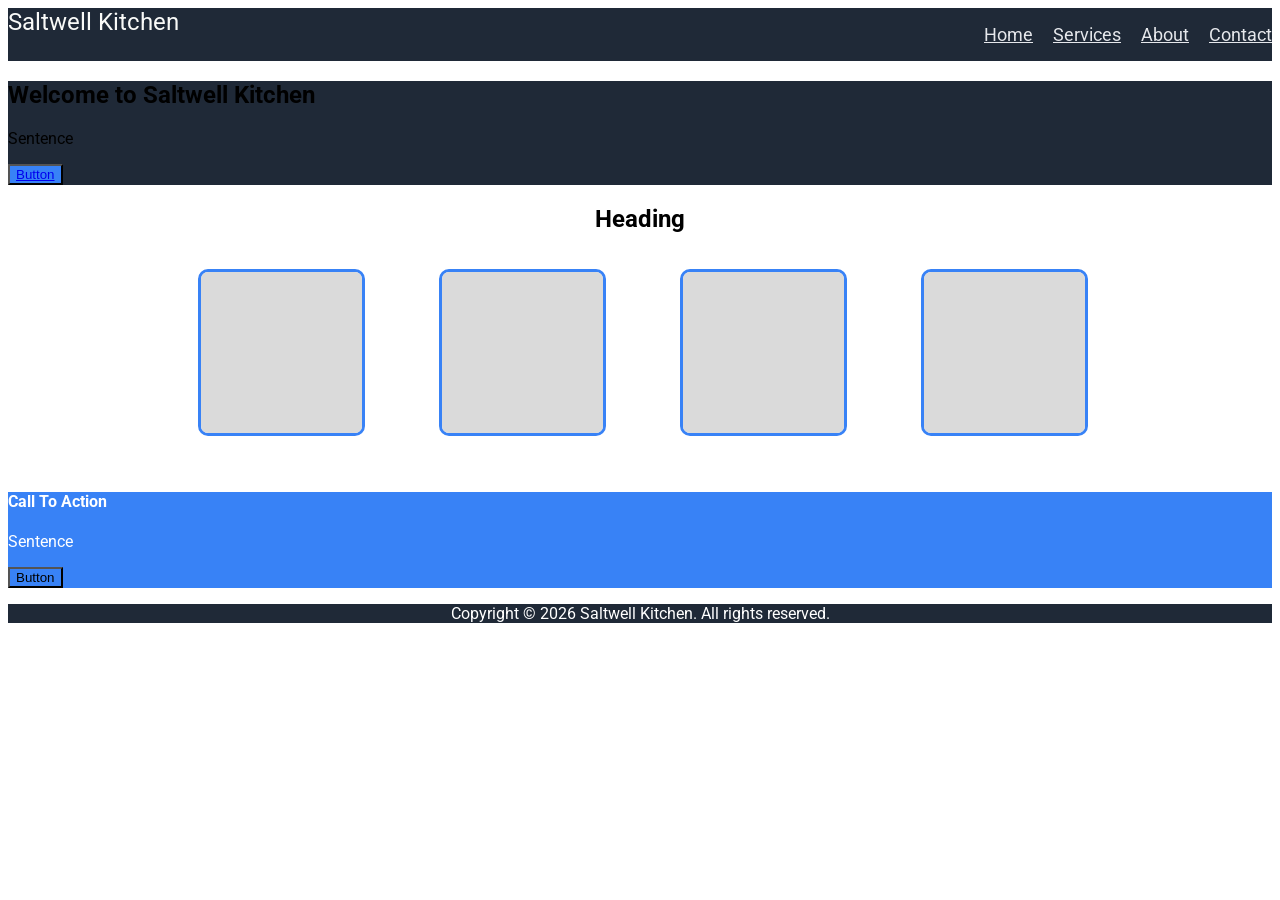
==== index.html @ aa07c53e "basic version of homepage I recreated the homepage from the project brief without decorative css jus" ====
<!DOCTYPE html>
<html lang="en">
<head>
    <meta charset="UTF-8">
    <meta name="viewport" content="width=device-width, initial-scale=1.0">
    <meta name="description" content="Saltwell Kitchen Restaurant Website">
    <title>Home</title>
    <link rel="stylesheet" href="./css/base.css">
    <link rel="stylesheet" href="./css/components.css">
    <link rel="stylesheet" href="./css/layout.css">
    <link rel="stylesheet" href="./css/index.css">
</head>

<body>
    <header> 
        <section class="logo">Saltwell Kitchen</section>

        <nav class="navbar">
           <ul>
            <li><a href="/index.html">Home</a></li>
            <li><a href="/services.html">Services</a></li>
            <li><a href="/about.html">About</a></li>
            <li><a href="/contact.html">Contact</a></li>
           </ul>
        </nav>
    </header>

    <main>
         <section class="hero">
             <h1 class="hero-main">Welcome to Saltwell Kitchen</h1>
            <p class="hero-secondary">Sentence</p>
            <button><a href="/services.html">Button</a></button>
         </section>
         <section class="hero-secondary">
           <picture>
             <source srcset="./images/hero/images.png" type="image/png">
             <img src="./images/hero/images.png" alt="Saltwell Kitchen Restaurant">
           </picture>
         </section>

         <h2>Heading</h2>

         <section class="menu-cards">
         <section>
            <figure>            
                <img src="./images/cards/images.png" alt="">
                <figcaption></figcaption>
            </figure> 
        </section>

         <section>
            <figure>            
                <img src="./images/cards/images.png" alt="">
                <figcaption></figcaption>
            </figure> 
        </section>

         <section>
            <figure>            
                <img src="./images/cards/images.png" alt="">
                <figcaption></figcaption>
            </figure> 
        </section>

         <section>
            <figure>            
                <img src="./images/cards/images.png" alt="">
                <figcaption></figcaption>
            </figure> 
        </section>
         </section>

         <blockquote>
            <p class="quote"></p>
         </blockquote>

         <section class="cta">
            <h4>Call To Action</h4>
            <p>Sentence</p>
            <button>Button</button>
        </section>

    </main>

    <footer>
      <p>Copyright © 2026 Saltwell Kitchen. All rights reserved.</p>
    </footer>

</body>

</html>
---- css/base.css ----
@import url('https://fonts.googleapis.com/css2?family=Roboto:ital,wght@0,100..900;1,100..900&display=swap');

:root {
 --dark: #1F2937; /* hero + footer background, info-header text */
 --light-text: #F9FAF8; /* hero-main text, logo text */
 --muted: #E5E7EB; /* quote background, hero-secondary + header link text */
 --blue: #3882F6; /* button, CTA background */
 --extra-bold: 800; /* hero-main weight */
}

body {
    font-family: 'Roboto', sans-serif;
}

.hero, header, footer {
    background-color: var(--dark);
}

.hero-main text {
    font-size: 48px;
    font-weight: var(--extra-bold);
    color: var(--light-text);
}

.hero-secondary text, header a {
    font-size: 18px;
    color: var(--muted);
}

header .logo {
    font-size: 24px;
    color: var(--light-text);
}

button, .cta {
    background-color: var(--blue);
}

.info-header text {
    font-size: 36px;
    font-weight: var(--extra-bold);
    color: var(--dark);
}

blockquote {
    background-color: var(--muted);
}

.quote {
    font-size: 36px;
    font-weight: light;
    font-style: italic;
    color: var(--dark);
}
---- css/components.css ----
header{ 
   display: flex;
   justify-content: space-between;
}

nav ul{
    display: flex;
    gap: 20px;
}

nav li{
    list-style: none;
}

.menu-cards{
    display: flex;
    justify-content: space-around;
    margin-left: 150px;
    margin-right: 150px;
}

.menu-cards img{
    width: 100%;
    height: 100%;
    border: 3px solid var(--blue);
    border-radius: 10px;
}

.cta{
    color: white;
}

footer {
    color: white;
    text-align: center;
}

@media (max-width: 375px) {

}

@media (max-width: 768px) {

}

@media (max-width: 1200px) {

}
---- css/layout.css ----
/* containers, section spacing, flex helpers */
---- css/index.css ----
h2 {
    text-align: center;
}

.hero-secondary img{
    display: none;
}

@media (max-width: 375px) {

}

@media (max-width: 768px) {

}

@media (max-width: 1200px) {

}
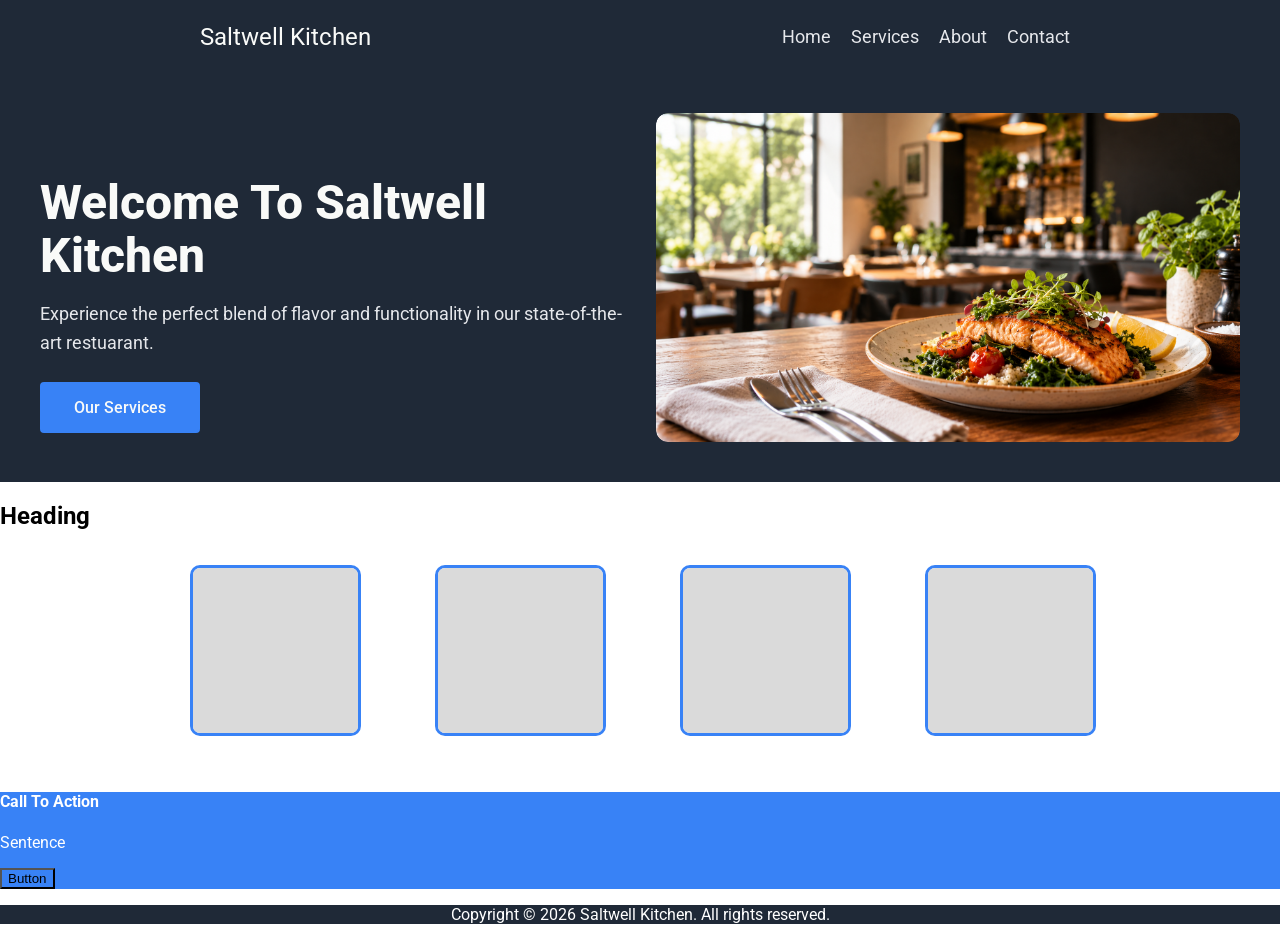
==== commit 307541c3: "update of home-page I edited the homepage hero and I edited a couple of other things in other html f" ====
--- a/index.html
+++ b/index.html
@@ -4,39 +4,52 @@
     <meta charset="UTF-8">
     <meta name="viewport" content="width=device-width, initial-scale=1.0">
     <meta name="description" content="Saltwell Kitchen Restaurant Website">
-    <title>Home</title>
+    <title>Home | Saltwell Kitchen</title>
     <link rel="stylesheet" href="./css/base.css">
     <link rel="stylesheet" href="./css/components.css">
-    <link rel="stylesheet" href="./css/layout.css">
     <link rel="stylesheet" href="./css/index.css">
 </head>
 
 <body>
-    <header> 
-        <section class="logo">Saltwell Kitchen</section>
+    <header class="header">
+        <a class="logo" href="index.html">Saltwell Kitchen</a>
 
         <nav class="navbar">
-           <ul>
-            <li><a href="/index.html">Home</a></li>
-            <li><a href="/services.html">Services</a></li>
-            <li><a href="/about.html">About</a></li>
-            <li><a href="/contact.html">Contact</a></li>
-           </ul>
+            <input type="checkbox" id="menu-toggle" class="menu-toggle" aria-hidden="true">
+            <label for="menu-toggle" class="menu-toggle-label" aria-label="Toggle navigation menu">
+                <span class="hamburger"></span>
+            </label>
+            <ul class="nav-menu">
+                <li><a href="index.html" aria-current="page">Home</a></li>
+                <li><a href="services.html">Services</a></li>
+                <li><a href="about.html">About</a></li>
+                <li><a href="contact.html">Contact</a></li>
+            </ul>
         </nav>
     </header>
 
     <main>
-         <section class="hero">
-             <h1 class="hero-main">Welcome to Saltwell Kitchen</h1>
-            <p class="hero-secondary">Sentence</p>
-            <button><a href="/services.html">Button</a></button>
-         </section>
-         <section class="hero-secondary">
-           <picture>
-             <source srcset="./images/hero/images.png" type="image/png">
-             <img src="./images/hero/images.png" alt="Saltwell Kitchen Restaurant">
-           </picture>
-         </section>
+        <!-- Hero -->
+        <section class="hero" aria-labelledby="hero-title">
+            <section class="hero-inner">
+                <section class="hero-content">
+                    <h1 id="hero-title" class="hero-main">Welcome To Saltwell Kitchen</h1>
+                    <p class="hero-secondary">Experience the perfect blend of flavor and functionality in our state-of-the-art restuarant.</p>
+                    <button">
+                        <a href="/services.html" class="cta-button cta-button-primary">Our Services</a>
+                    </button>
+                </section>
+
+                <section class="hero-image">
+                    <figure class="hero-figure">
+                        <picture>
+                            <source srcset="./images/home/home-hero.png" type="image/png" media="(min-width: 768px)">
+                            <img src="./images/home/home-hero.png" alt="Saltwell Kitchen Restaurant" loading="lazy">
+                        </picture>
+                    </figure>
+                </section>
+            </section>
+        </section>
 
          <h2>Heading</h2>
 
--- a/css/base.css
+++ b/css/base.css
@@ -10,19 +10,20 @@
 
 body {
     font-family: 'Roboto', sans-serif;
+    margin: 0;
 }
 
 .hero, header, footer {
     background-color: var(--dark);
 }
 
-.hero-main text {
+.hero-main {
     font-size: 48px;
     font-weight: var(--extra-bold);
     color: var(--light-text);
 }
 
-.hero-secondary text, header a {
+.hero-secondary, header a {
     font-size: 18px;
     color: var(--muted);
 }
--- a/css/components.css
+++ b/css/components.css
@@ -1,32 +1,38 @@
-header{ 
-   display: flex;
-   justify-content: space-between;
+header {
+    display: flex;
+    justify-content: space-around;
+    align-items: center;
 }
 
-nav ul{
+header a {
+    text-decoration: none;
+}
+
+nav ul {
     display: flex;
     gap: 20px;
+    padding: 10px;
 }
 
-nav li{
+nav li {
     list-style: none;
 }
 
-.menu-cards{
+.menu-cards {
     display: flex;
     justify-content: space-around;
     margin-left: 150px;
     margin-right: 150px;
 }
 
-.menu-cards img{
+.menu-cards img {
     width: 100%;
     height: 100%;
     border: 3px solid var(--blue);
     border-radius: 10px;
 }
 
-.cta{
+.cta {
     color: white;
 }
 
@@ -35,14 +41,12 @@
     text-align: center;
 }
 
-@media (max-width: 375px) {
-
+.menu-toggle {
+    display: none;
 }
 
-@media (max-width: 768px) {
+@media (max-width: 375px) {}
 
-}
+@media (max-width: 768px) {}
 
-@media (max-width: 1200px) {
-
-}+@media (max-width: 1200px) {}
--- a/css/index.css
+++ b/css/index.css
@@ -1,9 +1,122 @@
-h2 {
-    text-align: center;
+
+/* Hero */
+.hero {
+    display: flex;
+    align-items: center;
+    background-color: var(--dark);
+    color: var(--light-text);
+    padding: 2.5rem 1.5rem;
+    gap: 2rem;
+    width: 100%;
+    box-sizing: border-box;
 }
 
-.hero-secondary img{
-    display: none;
+.hero-inner {
+    display: flex;
+    flex-direction: row;
+    align-items: center;
+    gap: 2rem;
+    max-width: 1200px;
+    width: 100%;
+    margin: 0 auto;
+    box-sizing: border-box;
+}
+
+.hero-content {
+    align-self: flex-start;
+    flex: 1;
+    min-width: 0;
+    max-width: 600px;
+    width: 100%;
+}
+
+.hero-main {
+    line-height: 1.1;
+    margin-bottom: 1rem;
+}
+
+.hero-secondary {
+    line-height: 1.6;
+    margin-bottom: 1.5rem;
+}
+
+.cta-button {
+    display: inline-flex;
+    align-items: center;
+    gap: 0.5rem;
+    padding: 0.875rem 2rem;
+    border-radius: 4px;
+    font-weight: 500;
+    font-size: 16px;
+    text-decoration: none;
+    transition: background-color 0.2s ease, transform 0.1s ease, border-color 0.2s ease;
+    white-space: nowrap;
+}
+
+.cta-button-primary {
+    background-color: var(--blue);
+    color: var(--light-text);
+    border: 2px solid var(--blue);
+}
+
+.cta-button-primary:hover {
+    background-color: #2563eb;
+    border-color: #2563eb;
+    transform: translateY(-1px);
+}
+
+.cta-button:active {
+    transform: translateY(0);
+}
+
+.hero-image {
+    flex: 1;
+    min-width: 0;
+    width: 100%;
+    max-width: 600px;
+}
+
+.hero-figure {
+    position: relative;
+    width: 100%;
+    margin: 0;
+    border-radius: 12px;
+    overflow: hidden;
+}
+
+.hero-figure img {
+    display: block;
+    width: 100%;
+    height: auto;
+    border-radius: 12px;
+}
+
+.caption-text {
+    display: flex;
+    flex-direction: column;
+    gap: 0.125rem;
+}
+
+.caption-text span {
+    font-size: 13px;
+    color: var(--light-text);
+    line-height: 1.3;
+}
+
+.caption-text span:first-child {
+    font-weight: 600;
+}
+
+.caption-icon {
+    width: 40px;
+    height: 40px;
+    border-radius: 50%;
+    display: flex;
+    align-items: center;
+    justify-content: center;
+    color: var(--light-text);
+    font-size: 28px;
+    flex-shrink: 0;
 }
 
 @media (max-width: 375px) {
@@ -11,7 +124,9 @@
 }
 
 @media (max-width: 768px) {
-
+    .hero-inner {
+        flex-direction: column;
+    }
 }
 
 @media (max-width: 1200px) {
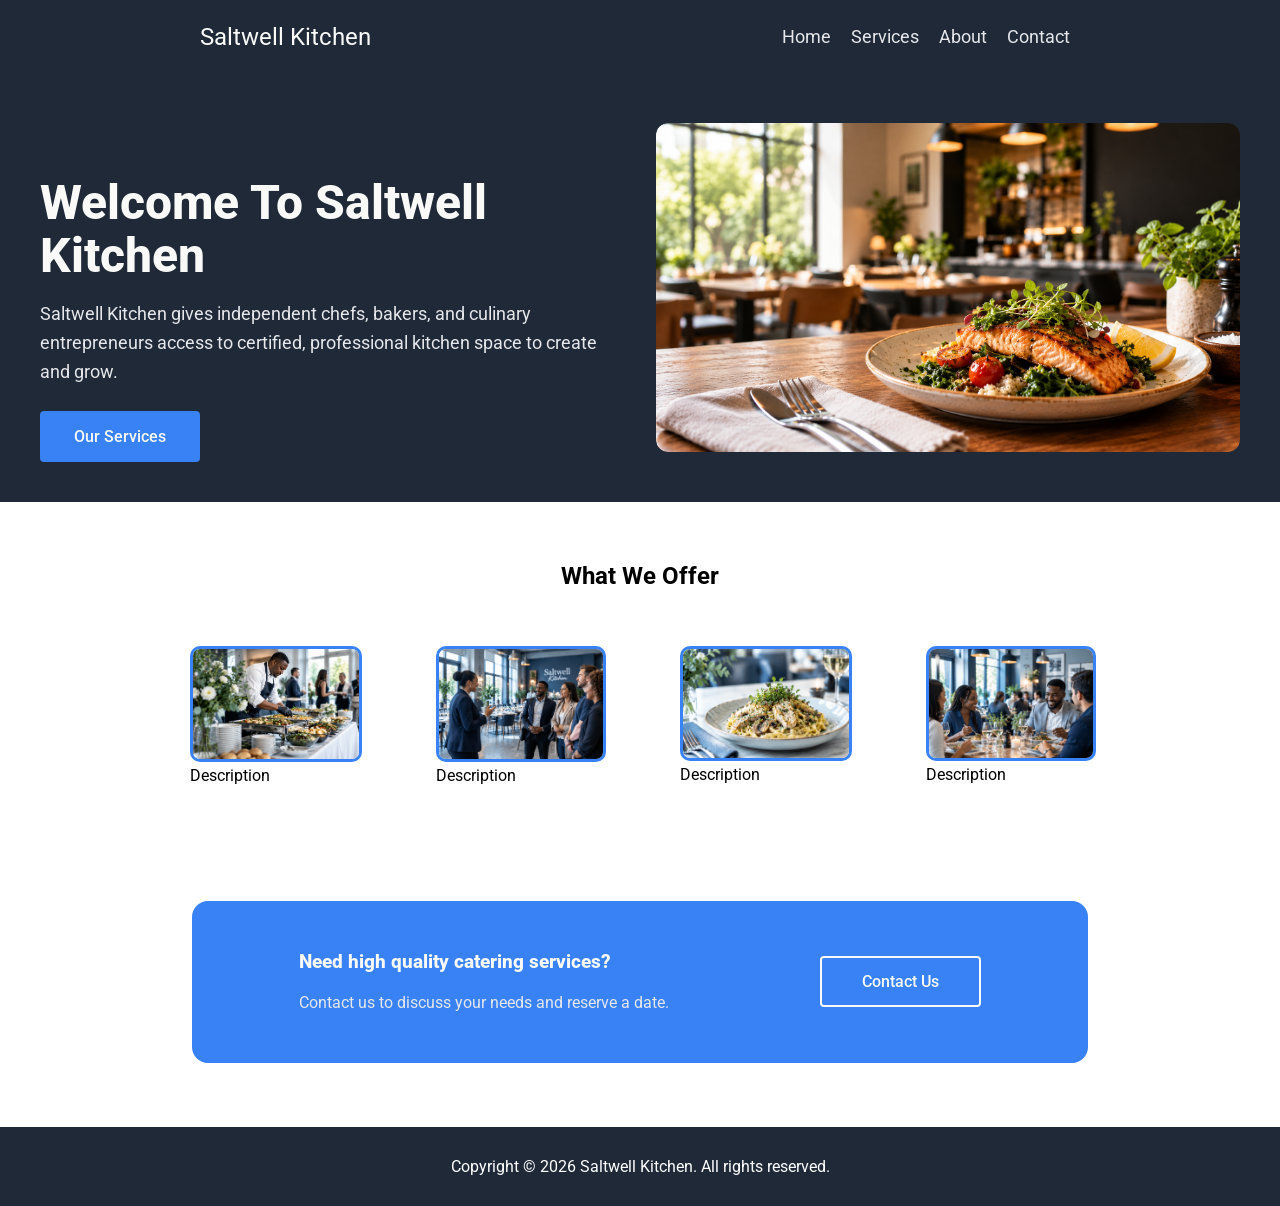
==== commit c5b19683: "hompage complete I completed the homepage (without responsive design)" ====
--- a/index.html
+++ b/index.html
@@ -34,7 +34,7 @@
             <section class="hero-inner">
                 <section class="hero-content">
                     <h1 id="hero-title" class="hero-main">Welcome To Saltwell Kitchen</h1>
-                    <p class="hero-secondary">Experience the perfect blend of flavor and functionality in our state-of-the-art restuarant.</p>
+                    <p class="hero-secondary">Saltwell Kitchen gives independent chefs, bakers, and culinary entrepreneurs access to certified, professional kitchen space to create and grow.</p>
                     <button">
                         <a href="/services.html" class="cta-button cta-button-primary">Our Services</a>
                     </button>
@@ -51,34 +51,34 @@
             </section>
         </section>
 
-         <h2>Heading</h2>
+         <h2>What We Offer</h2>
 
          <section class="menu-cards">
          <section>
             <figure>            
-                <img src="./images/cards/images.png" alt="">
-                <figcaption></figcaption>
+                <img src="./images/cards/card-catering.png" alt="">
+                <figcaption>Description</figcaption>
             </figure> 
         </section>
 
          <section>
             <figure>            
-                <img src="./images/cards/images.png" alt="">
-                <figcaption></figcaption>
+                <img src="./images/cards/card-tour.png" alt="">
+                <figcaption>Description</figcaption>
             </figure> 
         </section>
 
          <section>
             <figure>            
-                <img src="./images/cards/images.png" alt="">
-                <figcaption></figcaption>
+                <img src="./images/cards/card-food.png" alt="">
+                <figcaption>Description</figcaption>
             </figure> 
         </section>
 
          <section>
             <figure>            
-                <img src="./images/cards/images.png" alt="">
-                <figcaption></figcaption>
+                <img src="./images/cards/card-event.png" alt="">
+                <figcaption>Description</figcaption>
             </figure> 
         </section>
          </section>
@@ -87,10 +87,15 @@
             <p class="quote"></p>
          </blockquote>
 
-         <section class="cta">
-            <h4>Call To Action</h4>
-            <p>Sentence</p>
-            <button>Button</button>
+        <!-- C TA -->
+        <section class="cta-banner" aria-labelledby="cta-heading">
+            <section class="cta-content">
+                <section class="cta-text-content">
+                    <h3 id="cta-heading" class="cta-title">Need high quality catering services?</h3>
+                    <p class="cta-text">Contact us to discuss your needs and reserve a date.</p>
+                </section>
+                <a href="contact.html" class="cta-button cta-button-outline">Contact Us</a>
+            </section>
         </section>
 
     </main>
--- a/css/components.css
+++ b/css/components.css
@@ -41,6 +41,11 @@
     text-align: center;
 }
 
+footer p{
+    margin: 0;
+    padding: 30px;
+}
+
 .menu-toggle {
     display: none;
 }
--- a/css/index.css
+++ b/css/index.css
@@ -1,3 +1,8 @@
+main h2{
+    text-align: center;
+    margin-top: 60px;
+    margin-bottom: 40px;
+}
 
 /* Hero */
 .hero {
@@ -119,6 +124,53 @@
     flex-shrink: 0;
 }
 
+/* CTA */
+.cta-banner {
+    padding: 4rem 1.5rem;
+}
+
+.cta-content {
+    max-width: 800px;
+    margin: 0 auto;
+    background-color: var(--blue);
+    border-radius: 16px;
+    padding: 2rem 3rem;
+    display: flex;
+    justify-content: space-around;
+    align-items: center;
+    gap: 2rem;
+}
+
+.cta-text-content {
+    max-width: 600px;
+}
+
+.cta-title {
+    font-weight: var(--extra-bold);
+    color: var(--light-text);
+    margin-bottom: 0.75rem;
+    line-height: 1.2;
+}
+
+.cta-text {
+    color: var(--muted);
+    line-height: 1.6;
+}
+
+.cta-button-outline {
+    background-color: transparent;
+    color: var(--light-text);
+    border: 2px solid var(--light-text);
+    padding: 0.875rem 2.5rem;
+}
+
+.cta-button-outline:hover {
+    background-color: var(--light-text);
+    color: var(--dark);
+    transform: translateY(-1px);
+}
+
+/* Media Queries*/
 @media (max-width: 375px) {
 
 }
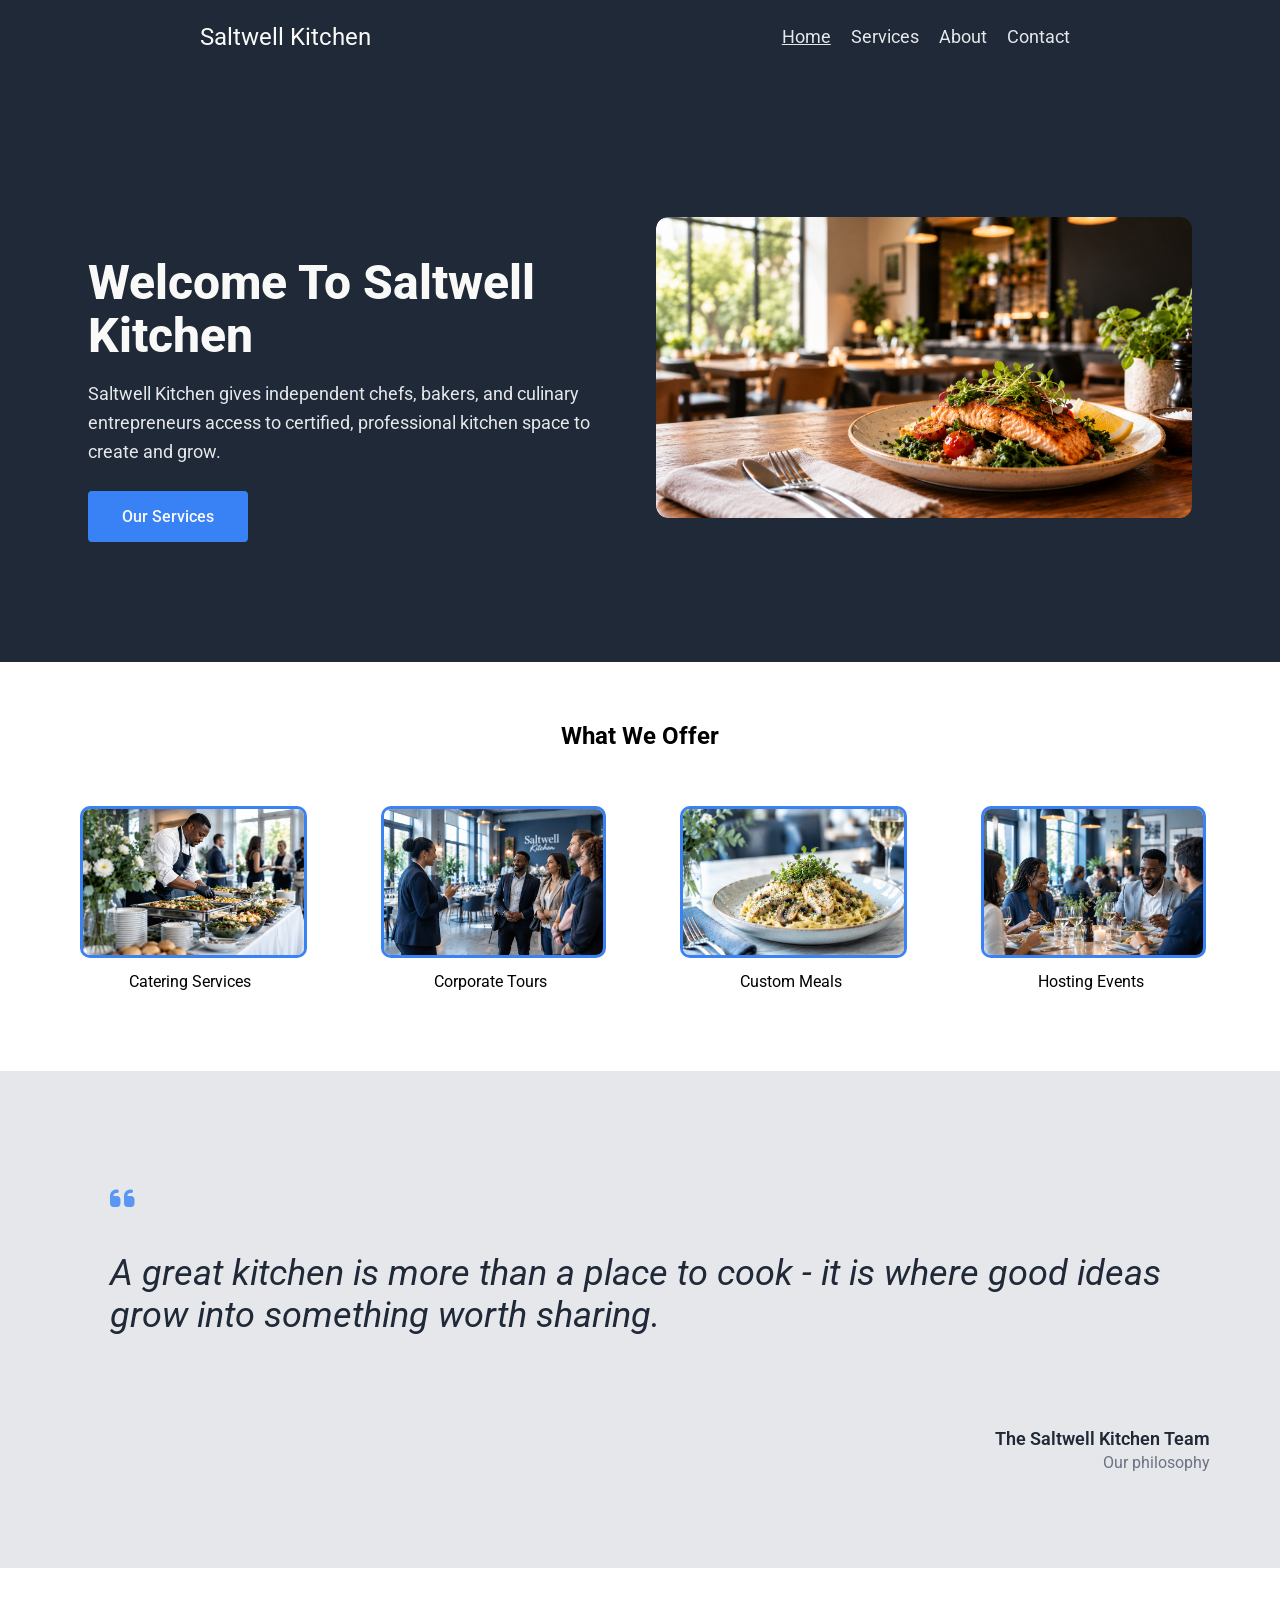
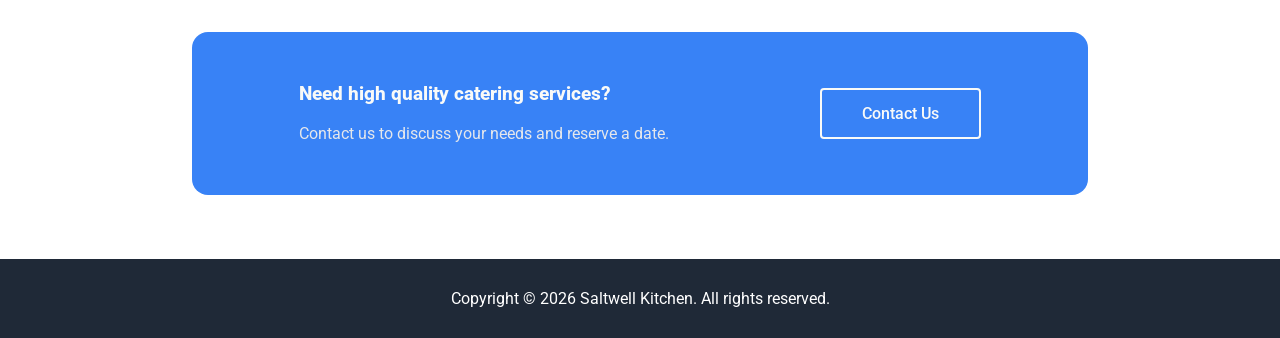
==== commit cbeecc55: "create contact page I created the contact page and edited other pages" ====
--- a/index.html
+++ b/index.html
@@ -8,6 +8,7 @@
     <link rel="stylesheet" href="./css/base.css">
     <link rel="stylesheet" href="./css/components.css">
     <link rel="stylesheet" href="./css/index.css">
+    <link rel="stylesheet" href="https://cdnjs.cloudflare.com/ajax/libs/font-awesome/6.5.1/css/all.min.css">
 </head>
 
 <body>
@@ -15,8 +16,8 @@
         <a class="logo" href="index.html">Saltwell Kitchen</a>
 
         <nav class="navbar">
-            <input type="checkbox" id="menu-toggle" class="menu-toggle" aria-hidden="true">
-            <label for="menu-toggle" class="menu-toggle-label" aria-label="Toggle navigation menu">
+            <input type="checkbox" id="menu-toggle" class="menu-toggle" aria-label="Toggle navigation menu">
+            <label for="menu-toggle" class="menu-toggle-label" aria-hidden="true">
                 <span class="hamburger"></span>
             </label>
             <ul class="nav-menu">
@@ -53,41 +54,54 @@
 
          <h2>What We Offer</h2>
 
+         <!-- Cards -->
          <section class="menu-cards">
          <section>
             <figure>            
                 <img src="./images/cards/card-catering.png" alt="">
-                <figcaption>Description</figcaption>
+                <figcaption>Catering Services</figcaption>
             </figure> 
         </section>
 
          <section>
             <figure>            
                 <img src="./images/cards/card-tour.png" alt="">
-                <figcaption>Description</figcaption>
+                <figcaption>Corporate Tours</figcaption>
             </figure> 
         </section>
 
          <section>
             <figure>            
                 <img src="./images/cards/card-food.png" alt="">
-                <figcaption>Description</figcaption>
+                <figcaption>Custom Meals</figcaption>
             </figure> 
         </section>
 
          <section>
             <figure>            
                 <img src="./images/cards/card-event.png" alt="">
-                <figcaption>Description</figcaption>
+                <figcaption>Hosting Events</figcaption>
             </figure> 
         </section>
          </section>
 
-         <blockquote>
-            <p class="quote"></p>
-         </blockquote>
+        <!-- Quote -->
+        <section class="quote-section" aria-labelledby="quote-heading">
+            <figure class="quote-card">
+                <blockquote>
+                    <section class="quote-icon" aria-hidden="true">
+                        <i class="fa-solid fa-quote-left"></i>
+                    </section>
+                    <p class="quote">A great kitchen is more than a place to cook - it is where good ideas grow into something worth sharing.</p>
+                </blockquote>
+                <figcaption class="quote-author">
+                    <strong>The Saltwell Kitchen Team</strong>
+                    <span>Our philosophy</span>
+                </figcaption>
+            </figure>
+        </section>
 
-        <!-- C TA -->
+        <!-- CTA -->
         <section class="cta-banner" aria-labelledby="cta-heading">
             <section class="cta-content">
                 <section class="cta-text-content">
--- a/css/base.css
+++ b/css/base.css
@@ -1,11 +1,16 @@
 @import url('https://fonts.googleapis.com/css2?family=Roboto:ital,wght@0,100..900;1,100..900&display=swap');
 
 :root {
- --dark: #1F2937; /* hero + footer background, info-header text */
- --light-text: #F9FAF8; /* hero-main text, logo text */
- --muted: #E5E7EB; /* quote background, hero-secondary + header link text */
- --blue: #3882F6; /* button, CTA background */
- --extra-bold: 800; /* hero-main weight */
+    --dark: #1F2937;
+    /* hero + footer background, info-header text */
+    --light-text: #F9FAF8;
+    /* hero-main text, logo text */
+    --muted: #E5E7EB;
+    /* quote background, hero-secondary + header link text */
+    --blue: #3882F6;
+    /* button, CTA background */
+    --extra-bold: 800;
+    /* hero-main weight */
 }
 
 body {
@@ -13,7 +18,9 @@
     margin: 0;
 }
 
-.hero, header, footer {
+.hero,
+header,
+footer {
     background-color: var(--dark);
 }
 
@@ -23,7 +30,8 @@
     color: var(--light-text);
 }
 
-.hero-secondary, header a {
+.hero-secondary,
+header a {
     font-size: 18px;
     color: var(--muted);
 }
@@ -33,7 +41,8 @@
     color: var(--light-text);
 }
 
-button, .cta {
+button,
+.cta {
     background-color: var(--blue);
 }
 
@@ -52,4 +61,37 @@
     font-weight: light;
     font-style: italic;
     color: var(--dark);
+}
+
+
+@media (max-width: 375px) {
+    h1.hero-main  {
+        font-size: 18px;
+    }
+
+    h2.cta-title {
+        font-size: 15px;
+    }
+
+    .quote {
+      font-size: 12px;
+    }
+}
+
+@media (max-width: 768px) {
+    h1.hero-main {
+        font-size: 36px;
+    }
+
+    h2.cta-title {
+        font-size: 32px;
+    }
+
+    .quote {
+        font-size: 24px;
+    }
+}
+
+@media (max-width: 1200px) {
+    
 }
--- a/css/components.css
+++ b/css/components.css
@@ -18,11 +18,12 @@
     list-style: none;
 }
 
-.menu-cards {
-    display: flex;
-    justify-content: space-around;
-    margin-left: 150px;
-    margin-right: 150px;
+.nav-menu li a:hover {
+    color: var(--blue);
+}
+
+.nav-menu a[aria-current="page"] {
+    text-decoration: underline;
 }
 
 .menu-cards img {
@@ -30,6 +31,24 @@
     height: 100%;
     border: 3px solid var(--blue);
     border-radius: 10px;
+}
+
+.menu-cards figcaption {
+    text-align: center;
+}
+
+.menu-cards {
+    display: flex;
+    justify-content: center;
+    width: calc(100% - 3rem);
+    max-width: 1200px;
+    box-sizing: border-box;
+    margin: 0 auto;
+}
+
+.menu-cards figcaption {
+    margin-top: 10px;
+
 }
 
 .cta {
@@ -47,11 +66,126 @@
 }
 
 .menu-toggle {
+    position: absolute;
+    width: 1px;
+    height: 1px;
+    padding: 0;
+    margin: -1px;
+    overflow: hidden;
+    clip: rect(0, 0, 0, 0);
+    white-space: nowrap;
+    border: 0;
+}
+
+.menu-toggle-label {
     display: none;
 }
 
-@media (max-width: 375px) {}
+@media (max-width: 375px) {
+    .menu-cards {
+        flex-direction: column;
+    }
+}
 
-@media (max-width: 768px) {}
+@media (max-width: 768px) {
+    .menu-cards {
+        flex-direction: column;
+    }
 
-@media (max-width: 1200px) {}+    header.header {
+        justify-content: space-between;
+        padding: 1rem 1.5rem;
+        box-sizing: border-box;
+    }
+
+    .navbar {
+        position: relative;
+    }
+
+    .menu-toggle-label {
+        display: flex;
+        width: 44px;
+        height: 44px;
+        align-items: center;
+        justify-content: center;
+        cursor: pointer;
+        color: var(--light-text);
+    }
+
+    .menu-toggle:focus-visible + .menu-toggle-label {
+        outline: 2px solid var(--light-text);
+        outline-offset: 2px;
+    }
+
+    .hamburger,
+    .hamburger::before,
+    .hamburger::after {
+        display: block;
+        width: 24px;
+        height: 2px;
+        background-color: currentColor;
+        transition: transform 0.2s ease, background-color 0.2s ease;
+    }
+
+    .hamburger {
+        position: relative;
+    }
+
+    .hamburger::before,
+    .hamburger::after {
+        position: absolute;
+        content: "";
+        left: 0;
+    }
+
+    .hamburger::before {
+        transform: translateY(-7px);
+    }
+
+    .hamburger::after {
+        transform: translateY(7px);
+    }
+
+    .menu-toggle:checked + .menu-toggle-label .hamburger {
+        background-color: transparent;
+    }
+
+    .menu-toggle:checked + .menu-toggle-label .hamburger::before {
+        transform: rotate(45deg);
+    }
+
+    .menu-toggle:checked + .menu-toggle-label .hamburger::after {
+        transform: rotate(-45deg);
+    }
+
+    .nav-menu {
+        display: none;
+        position: absolute;
+        top: 100%;
+        right: 0;
+        z-index: 10;
+        flex-direction: column;
+        gap: 0;
+        width: min(280px, calc(100vw - 3rem));
+        margin: 0;
+        padding: 0.5rem 0;
+        background-color: var(--dark);
+        box-shadow: 0 8px 16px rgb(0 0 0 / 20%);
+    }
+
+    .menu-toggle:checked ~ .nav-menu {
+        display: flex;
+    }
+
+    .nav-menu li a {
+        display: block;
+        padding: 0.75rem 1rem;
+    }
+}
+
+@media (max-width: 1200px) {
+    .menu-cards {
+        flex-direction: column;
+        justify-content: center;
+    }
+}
--- a/css/index.css
+++ b/css/index.css
@@ -124,6 +124,54 @@
     flex-shrink: 0;
 }
 
+/* Quote */
+.quote-section {
+    background-color: var(--muted);
+    padding: 4rem 1.5rem;
+    margin-top: 4rem;
+}
+
+.quote-card {
+    max-width: 1140px;
+    margin: 0 auto;
+    border-radius: 16px;
+    padding: 2rem 1.5rem;
+}
+
+blockquote {
+    position: relative;
+    padding-bottom: 2rem;
+    margin-bottom: 1.5rem;
+    background-color: transparent;
+}
+
+.quote-icon {
+    color: var(--blue);
+    font-size: 28px;
+    margin-bottom: 1rem;
+    opacity: 0.8;
+}
+
+.quote-author {
+    text-align: right;
+    display: flex;
+    flex-direction: column;
+    align-items: flex-end;
+    gap: 0.25rem;
+}
+
+.quote-author strong {
+    font-size: 18px;
+    font-weight: 600;
+    color: var(--dark);
+}
+
+.quote-author span {
+    font-size: 16px;
+    color: #6b7280;
+    font-weight: 400;
+}
+
 /* CTA */
 .cta-banner {
     padding: 4rem 1.5rem;
@@ -172,15 +220,27 @@
 
 /* Media Queries*/
 @media (max-width: 375px) {
-
+    .hero-inner, .cta-content {
+        flex-direction: column;
+    }
+
+    .hero-content {
+        text-align: center;
+    }
 }
 
 @media (max-width: 768px) {
+    .hero-inner, .cta-content {
+        flex-direction: column;
+    }
+
+    .hero-content {
+        text-align: center;
+    }
+}
+
+@media (min-width: 769px) {
     .hero-inner {
-        flex-direction: column;
-    }
-}
-
-@media (max-width: 1200px) {
-
+        padding: 5rem 3rem;
+    }
 }
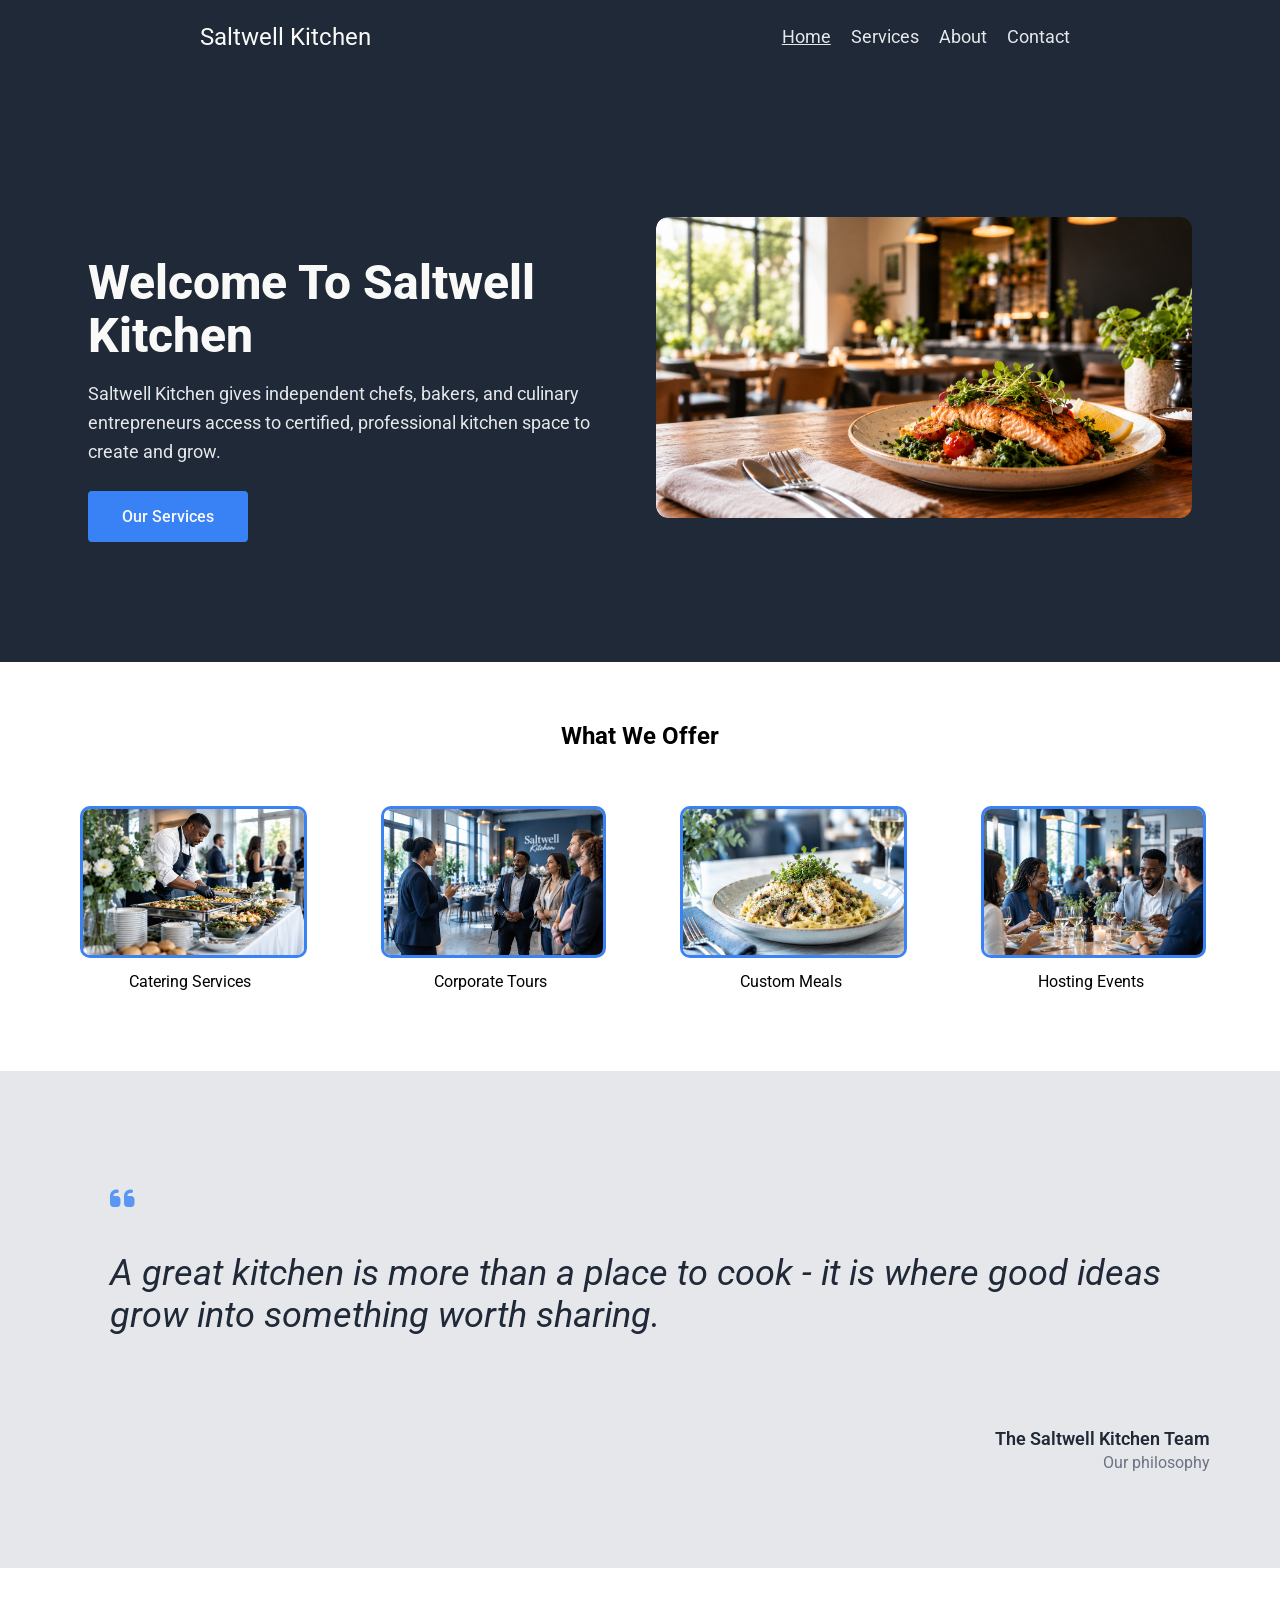
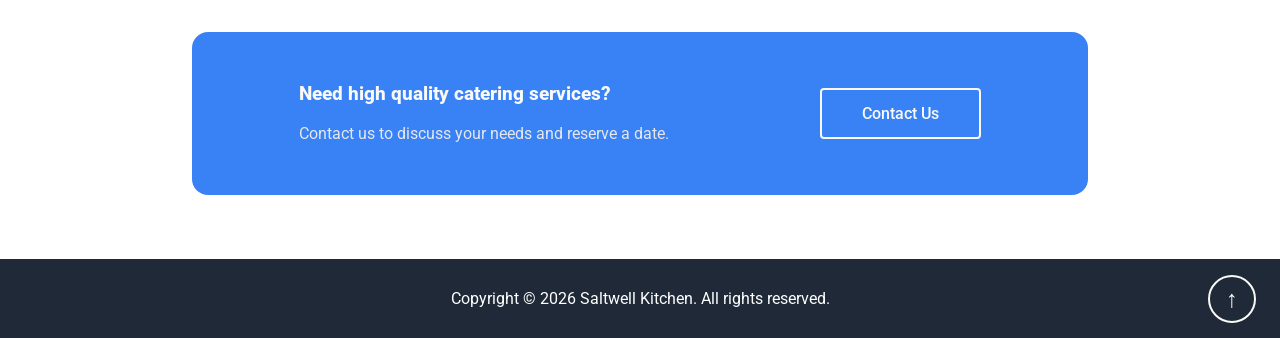
==== commit a6c18711: "responsive design Responsive Design for navbar and footer across all pages" ====
--- a/index.html
+++ b/index.html
@@ -12,20 +12,25 @@
 </head>
 
 <body>
-    <header class="header">
+    <header class="header" id="top">
         <a class="logo" href="index.html">Saltwell Kitchen</a>
 
+        <!-- Navbar -->
         <nav class="navbar">
             <input type="checkbox" id="menu-toggle" class="menu-toggle" aria-label="Toggle navigation menu">
             <label for="menu-toggle" class="menu-toggle-label" aria-hidden="true">
                 <span class="hamburger"></span>
             </label>
-            <ul class="nav-menu">
-                <li><a href="index.html" aria-current="page">Home</a></li>
-                <li><a href="services.html">Services</a></li>
-                <li><a href="about.html">About</a></li>
-                <li><a href="contact.html">Contact</a></li>
-            </ul>
+            <aside class="nav-menu" aria-label="Main navigation">
+                <label for="menu-toggle" class="nav-close" aria-label="Close navigation menu">×</label>
+                <ul>
+                    <li><a href="index.html" aria-current="page">Home</a></li>
+                    <li><a href="services.html">Services</a></li>
+                    <li><a href="about.html">About</a></li>
+                    <li><a href="contact.html">Contact</a></li>
+                </ul>
+            </aside>
+            <label for="menu-toggle" class="nav-overlay" aria-hidden="true"></label>
         </nav>
     </header>
 
@@ -37,7 +42,7 @@
                     <h1 id="hero-title" class="hero-main">Welcome To Saltwell Kitchen</h1>
                     <p class="hero-secondary">Saltwell Kitchen gives independent chefs, bakers, and culinary entrepreneurs access to certified, professional kitchen space to create and grow.</p>
                     <button">
-                        <a href="/services.html" class="cta-button cta-button-primary">Our Services</a>
+                        <a href="services.html" class="cta-button cta-button-primary">Our Services</a>
                     </button>
                 </section>
 
@@ -45,7 +50,7 @@
                     <figure class="hero-figure">
                         <picture>
                             <source srcset="./images/home/home-hero.png" type="image/png" media="(min-width: 768px)">
-                            <img src="./images/home/home-hero.png" alt="Saltwell Kitchen Restaurant" loading="lazy">
+                            <img src="./images/home/home-hero.png" alt="Saltwell Kitchen Restaurant Star Dish" loading="lazy">
                         </picture>
                     </figure>
                 </section>
@@ -58,28 +63,28 @@
          <section class="menu-cards">
          <section>
             <figure>            
-                <img src="./images/cards/card-catering.png" alt="">
+                <img src="./images/home/cards/card-catering.png" alt="Saltwell Kitchen Catering Services">
                 <figcaption>Catering Services</figcaption>
             </figure> 
         </section>
 
          <section>
             <figure>            
-                <img src="./images/cards/card-tour.png" alt="">
+                <img src="./images/home/cards/card-tour.png" alt="Saltwell Kitchen Corporate Tours">
                 <figcaption>Corporate Tours</figcaption>
             </figure> 
         </section>
 
          <section>
             <figure>            
-                <img src="./images/cards/card-food.png" alt="">
+                <img src="./images/home/cards/card-food.png" alt="Saltwell Kitchen Custom Meals">
                 <figcaption>Custom Meals</figcaption>
             </figure> 
         </section>
 
          <section>
             <figure>            
-                <img src="./images/cards/card-event.png" alt="">
+                <img src="./images/home/cards/card-event.png" alt="Saltwell Kitchen Event Hosting">
                 <figcaption>Hosting Events</figcaption>
             </figure> 
         </section>
@@ -115,9 +120,8 @@
     </main>
 
     <footer>
+      <a class="back-to-top" href="#top" aria-label="Back to top" title="Back to top">↑</a>
       <p>Copyright © 2026 Saltwell Kitchen. All rights reserved.</p>
     </footer>
-
 </body>
-
 </html>
--- a/css/base.css
+++ b/css/base.css
@@ -63,7 +63,7 @@
     color: var(--dark);
 }
 
-
+/* Media Queries */
 @media (max-width: 375px) {
     h1.hero-main  {
         font-size: 18px;
@@ -90,8 +90,4 @@
     .quote {
         font-size: 24px;
     }
-}
-
-@media (max-width: 1200px) {
-    
 }
--- a/css/components.css
+++ b/css/components.css
@@ -1,3 +1,4 @@
+/* Header */
 header {
     display: flex;
     justify-content: space-around;
@@ -8,6 +9,7 @@
     text-decoration: none;
 }
 
+/* Navbar */
 nav ul {
     display: flex;
     gap: 20px;
@@ -26,6 +28,15 @@
     text-decoration: underline;
 }
 
+.nav-overlay {
+    display: none;
+}
+
+.nav-close {
+    display: none;
+}
+
+/* Cards */
 .menu-cards img {
     width: 100%;
     height: 100%;
@@ -49,20 +60,6 @@
 .menu-cards figcaption {
     margin-top: 10px;
 
-}
-
-.cta {
-    color: white;
-}
-
-footer {
-    color: white;
-    text-align: center;
-}
-
-footer p{
-    margin: 0;
-    padding: 30px;
 }
 
 .menu-toggle {
@@ -81,6 +78,52 @@
     display: none;
 }
 
+.cta {
+    color: white;
+}
+
+/* Footer */
+footer {
+    position: relative;
+    color: white;
+    text-align: center;
+}
+
+footer p {
+    margin: 0;
+    padding: 30px 4.5rem;
+}
+
+.back-to-top {
+    position: absolute;
+    top: 50%;
+    right: 1.5rem;
+    display: flex;
+    width: 44px;
+    height: 44px;
+    align-items: center;
+    justify-content: center;
+    transform: translateY(-50%);
+    border: 2px solid var(--light-text);
+    border-radius: 50%;
+    color: var(--light-text);
+    font-size: 1.5rem;
+    line-height: 1;
+    text-decoration: none;
+    transition: background-color 0.2s ease, color 0.2s ease;
+}
+
+.back-to-top:hover {
+    background-color: var(--light-text);
+    color: var(--dark);
+}
+
+.back-to-top:focus-visible {
+    outline: 2px solid var(--light-text);
+    outline-offset: 4px;
+}
+
+/* Media Queries */
 @media (max-width: 375px) {
     .menu-cards {
         flex-direction: column;
@@ -159,27 +202,64 @@
     }
 
     .nav-menu {
-        display: none;
+        position: fixed;
+        inset: 0 0 0 auto;
+        z-index: 1001;
+        width: min(320px, 85vw);
+        height: 100vh;
+        height: 100dvh;
+        box-sizing: border-box;
+        margin: 0;
+        padding: 1.5rem;
+        overflow-y: auto;
+        background-color: var(--dark);
+        box-shadow: -8px 0 24px rgb(0 0 0 / 20%);
+        transform: translateX(100%);
+        visibility: hidden;
+        transition: transform 0.25s ease, visibility 0.25s ease;
+    }
+
+    .nav-menu ul {
+        flex-direction: column;
+        gap: 0;
+        margin: 0;
+        padding: 3rem 0 0;
+    }
+
+    .nav-close {
         position: absolute;
-        top: 100%;
-        right: 0;
-        z-index: 10;
-        flex-direction: column;
-        gap: 0;
-        width: min(280px, calc(100vw - 3rem));
-        margin: 0;
-        padding: 0.5rem 0;
-        background-color: var(--dark);
-        box-shadow: 0 8px 16px rgb(0 0 0 / 20%);
+        top: 1rem;
+        right: 1.5rem;
+        display: flex;
+        width: 44px;
+        height: 44px;
+        align-items: center;
+        justify-content: center;
+        color: var(--light-text);
+        font-size: 2rem;
+        line-height: 1;
+        cursor: pointer;
     }
 
     .menu-toggle:checked ~ .nav-menu {
-        display: flex;
+        transform: translateX(0);
+        visibility: visible;
+    }
+
+    .nav-overlay {
+        position: fixed;
+        inset: 0;
+        z-index: 1000;
+        background-color: rgb(0 0 0 / 45%);
+    }
+
+    .menu-toggle:checked ~ .nav-overlay {
+        display: block;
     }
 
     .nav-menu li a {
         display: block;
-        padding: 0.75rem 1rem;
+        padding: 1rem 0.5rem;
     }
 }
 
--- a/css/index.css
+++ b/css/index.css
@@ -1,4 +1,4 @@
-main h2{
+main h2 {
     text-align: center;
     margin-top: 60px;
     margin-bottom: 40px;
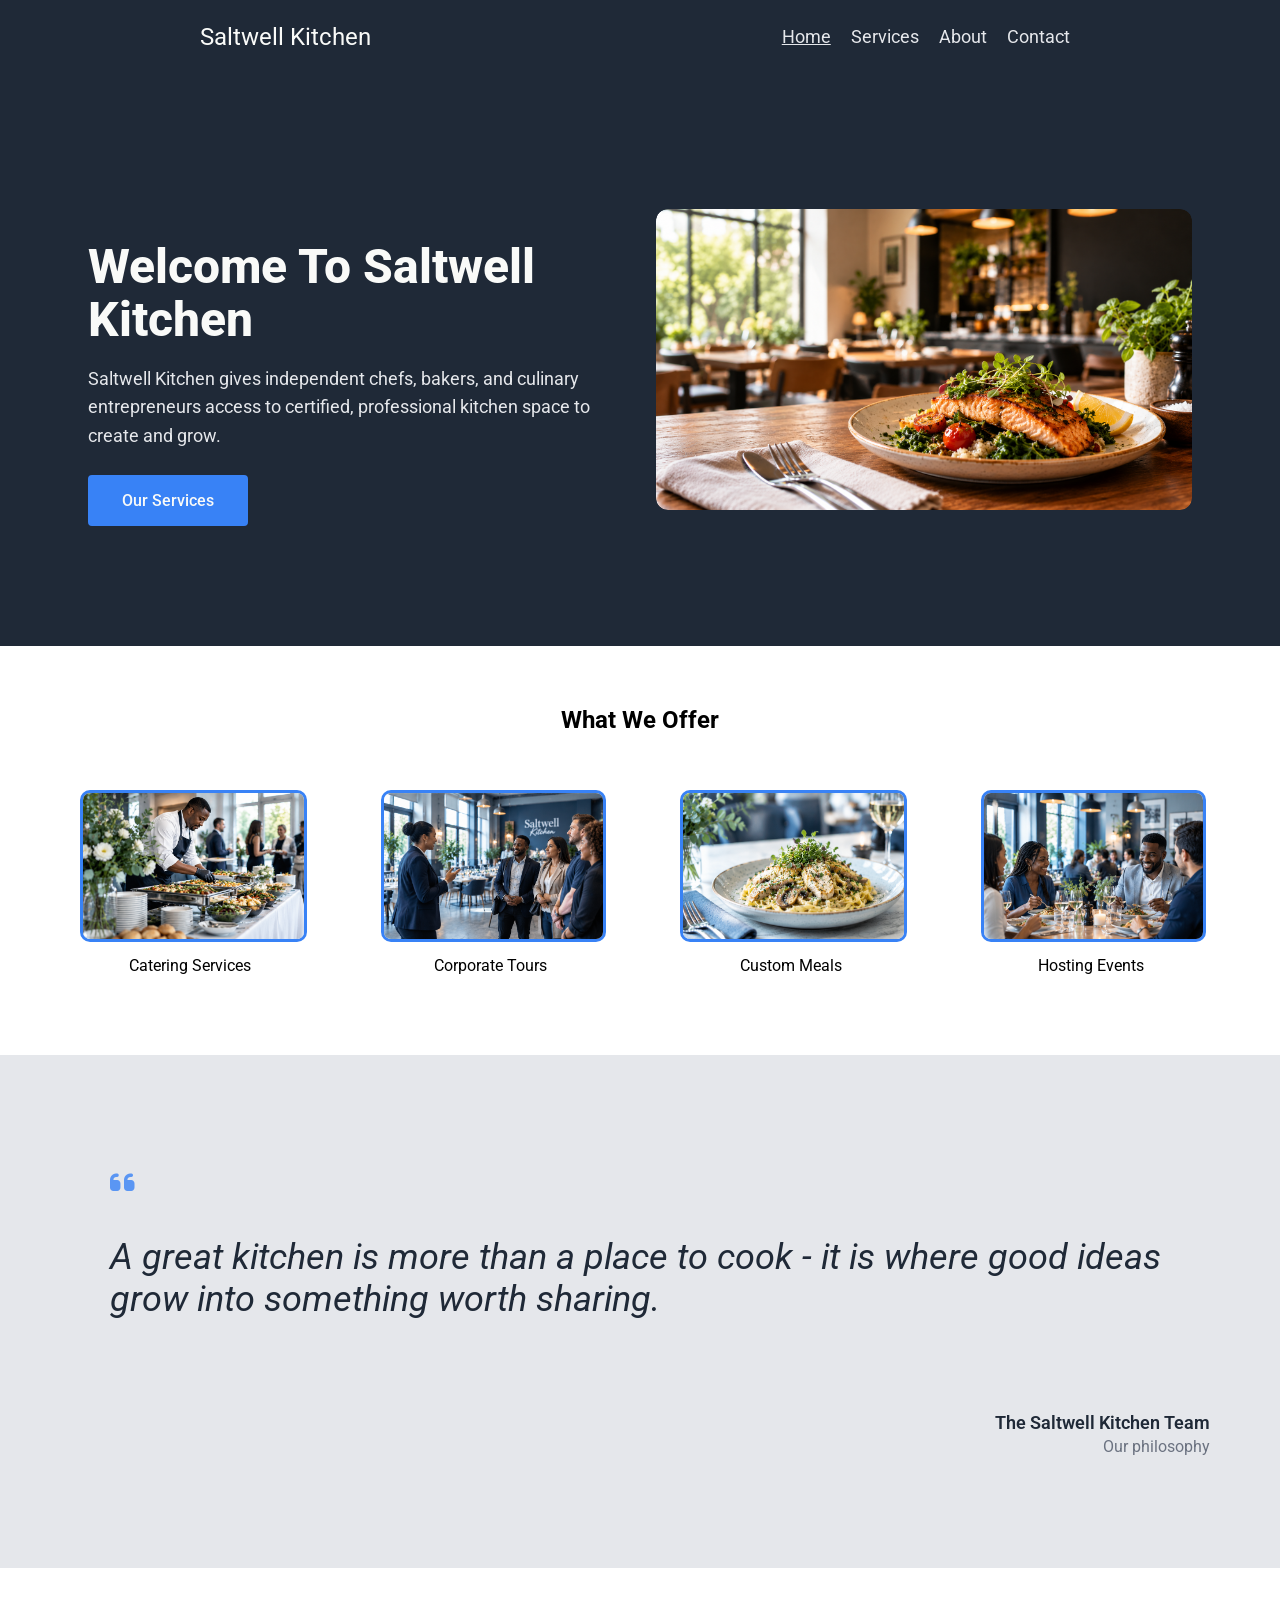
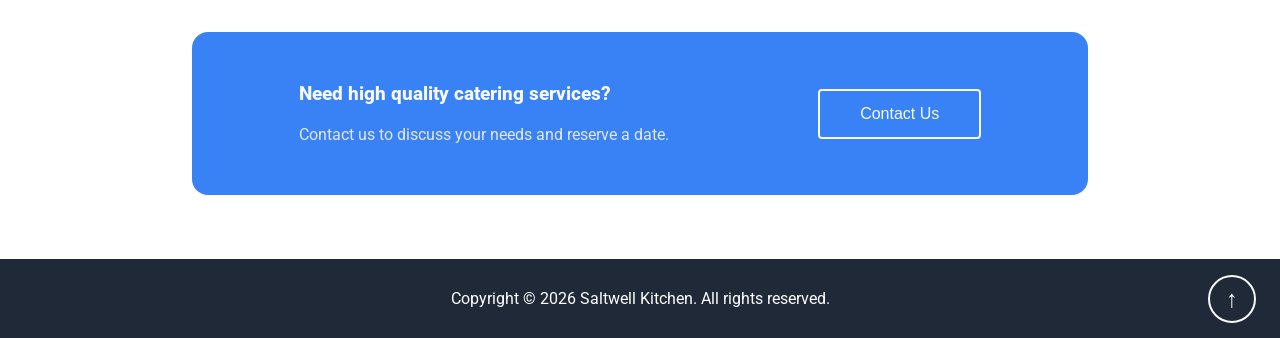
==== commit 2da402d3: "feedback implementations I fixed the indentations and changed some of the elements I used" ====
--- a/index.html
+++ b/index.html
@@ -1,127 +1,135 @@
 <!DOCTYPE html>
 <html lang="en">
-<head>
-    <meta charset="UTF-8">
-    <meta name="viewport" content="width=device-width, initial-scale=1.0">
-    <meta name="description" content="Saltwell Kitchen Restaurant Website">
-    <title>Home | Saltwell Kitchen</title>
-    <link rel="stylesheet" href="./css/base.css">
-    <link rel="stylesheet" href="./css/components.css">
-    <link rel="stylesheet" href="./css/index.css">
-    <link rel="stylesheet" href="https://cdnjs.cloudflare.com/ajax/libs/font-awesome/6.5.1/css/all.min.css">
-</head>
+    <head>
+        <meta charset="UTF-8">
+        <meta name="viewport" content="width=device-width, initial-scale=1.0">
+        <meta name="description" content="Saltwell Kitchen Restaurant Website">
+        <title>Home | Saltwell Kitchen</title>
+        <link rel="stylesheet" href="./css/base.css">
+        <link rel="stylesheet" href="./css/components.css">
+        <link rel="stylesheet" href="./css/index.css">
+        <link rel="stylesheet" href="https://cdnjs.cloudflare.com/ajax/libs/font-awesome/6.5.1/css/all.min.css">
+    </head>
 
-<body>
-    <header class="header" id="top">
-        <a class="logo" href="index.html">Saltwell Kitchen</a>
+    <body>
+        <header class="header" id="top">
+            <a class="logo" href="index.html">Saltwell Kitchen</a>
 
         <!-- Navbar -->
-        <nav class="navbar">
-            <input type="checkbox" id="menu-toggle" class="menu-toggle" aria-label="Toggle navigation menu">
-            <label for="menu-toggle" class="menu-toggle-label" aria-hidden="true">
-                <span class="hamburger"></span>
-            </label>
-            <aside class="nav-menu" aria-label="Main navigation">
-                <label for="menu-toggle" class="nav-close" aria-label="Close navigation menu">×</label>
-                <ul>
-                    <li><a href="index.html" aria-current="page">Home</a></li>
-                    <li><a href="services.html">Services</a></li>
-                    <li><a href="about.html">About</a></li>
-                    <li><a href="contact.html">Contact</a></li>
-                </ul>
-            </aside>
-            <label for="menu-toggle" class="nav-overlay" aria-hidden="true"></label>
-        </nav>
-    </header>
+            <nav class="navbar">
+                <input type="checkbox" id="menu-toggle" class="menu-toggle" aria-label="Toggle navigation menu">
+                <label for="menu-toggle" class="menu-toggle-label" aria-hidden="true">
+                    <span class="hamburger"></span>
+                </label>
 
-    <main>
+                <aside class="nav-menu" aria-label="Main navigation">
+                    <label for="menu-toggle" class="nav-close" aria-label="Close navigation menu">×</label>
+                    <ul>
+                        <li><a href="index.html" aria-current="page">Home</a></li>
+                        <li><a href="services.html">Services</a></li>
+                        <li><a href="about.html">About</a></li>
+                        <li><a href="contact.html">Contact</a></li>
+                    </ul>
+                </aside>
+                <label for="menu-toggle" class="nav-overlay" aria-hidden="true">
+                </label>
+            </nav>
+        </header>
+
+        <main>
         <!-- Hero -->
-        <section class="hero" aria-labelledby="hero-title">
-            <section class="hero-inner">
-                <section class="hero-content">
-                    <h1 id="hero-title" class="hero-main">Welcome To Saltwell Kitchen</h1>
-                    <p class="hero-secondary">Saltwell Kitchen gives independent chefs, bakers, and culinary entrepreneurs access to certified, professional kitchen space to create and grow.</p>
-                    <button">
-                        <a href="services.html" class="cta-button cta-button-primary">Our Services</a>
-                    </button>
-                </section>
+            <section class="hero" aria-labelledby="hero-title">
+                <div class="hero-inner">
+                    <section class="hero-content">
+                        <h1 id="hero-title" class="hero-main">Welcome To Saltwell Kitchen</h1>
+                        <p class="hero-secondary">Saltwell Kitchen gives independent chefs, bakers, and culinary entrepreneurs access to certified, professional kitchen space to create and grow.</p>
+                        <button">
+                            <a href="services.html" class="cta-button cta-button-primary">Our Services</a>
+                        </button>
+                    </section>
 
-                <section class="hero-image">
-                    <figure class="hero-figure">
-                        <picture>
-                            <source srcset="./images/home/home-hero.png" type="image/png" media="(min-width: 768px)">
-                            <img src="./images/home/home-hero.png" alt="Saltwell Kitchen Restaurant Star Dish" loading="lazy">
-                        </picture>
-                    </figure>
-                </section>
+                    <picture class="hero-figure hero-image">
+                        <source srcset="./images/home/home-hero.png" type="image/png" media="(min-width: 768px)">
+                        <img src="./images/home/home-hero.png" alt="Saltwell Kitchen Restaurant Star Dish" loading="lazy">
+                    </picture>
+                </div>
             </section>
-        </section>
 
-         <h2>What We Offer</h2>
+        <h2>What We Offer</h2>
 
          <!-- Cards -->
-         <section class="menu-cards">
-         <section>
-            <figure>            
-                <img src="./images/home/cards/card-catering.png" alt="Saltwell Kitchen Catering Services">
-                <figcaption>Catering Services</figcaption>
-            </figure> 
+        <section class="menu-cards">
+            <div>
+                <figure>            
+                    <img src="./images/home/cards/card-catering.png" alt="Saltwell Kitchen Catering Services">
+                    <figcaption>Catering Services</figcaption>
+                </figure> 
+            </div>
+
+            <div>
+                <figure>            
+                    <img src="./images/home/cards/card-tour.png" alt="Saltwell Kitchen Corporate Tours">
+                    <figcaption>Corporate Tours</figcaption>
+                </figure> 
+            </div>
+
+            <div>
+                <figure>            
+                    <img src="./images/home/cards/card-food.png" alt="Saltwell Kitchen Custom Meals">
+                    <figcaption>Custom Meals</figcaption>
+                </figure> 
+            </div>
+
+            <div>
+                <figure>            
+                    <img src="./images/home/cards/card-event.png" alt="Saltwell Kitchen Event Hosting">
+                    <figcaption>Hosting Events</figcaption>
+                </figure> 
+            </div>
         </section>
-
-         <section>
-            <figure>            
-                <img src="./images/home/cards/card-tour.png" alt="Saltwell Kitchen Corporate Tours">
-                <figcaption>Corporate Tours</figcaption>
-            </figure> 
-        </section>
-
-         <section>
-            <figure>            
-                <img src="./images/home/cards/card-food.png" alt="Saltwell Kitchen Custom Meals">
-                <figcaption>Custom Meals</figcaption>
-            </figure> 
-        </section>
-
-         <section>
-            <figure>            
-                <img src="./images/home/cards/card-event.png" alt="Saltwell Kitchen Event Hosting">
-                <figcaption>Hosting Events</figcaption>
-            </figure> 
-        </section>
-         </section>
 
         <!-- Quote -->
         <section class="quote-section" aria-labelledby="quote-heading">
-            <figure class="quote-card">
+            <section class="quote-card">
                 <blockquote>
                     <section class="quote-icon" aria-hidden="true">
                         <i class="fa-solid fa-quote-left"></i>
                     </section>
                     <p class="quote">A great kitchen is more than a place to cook - it is where good ideas grow into something worth sharing.</p>
                 </blockquote>
-                <figcaption class="quote-author">
+
+                <p class="quote-author">
                     <strong>The Saltwell Kitchen Team</strong>
                     <span>Our philosophy</span>
-                </figcaption>
-            </figure>
+                </p>
+            </section>
         </section>
 
         <!-- CTA -->
         <section class="cta-banner" aria-labelledby="cta-heading">
-            <section class="cta-content">
+            <div class="cta-content">
                 <section class="cta-text-content">
                     <h3 id="cta-heading" class="cta-title">Need high quality catering services?</h3>
                     <p class="cta-text">Contact us to discuss your needs and reserve a date.</p>
                 </section>
-                <a href="contact.html" class="cta-button cta-button-outline">Contact Us</a>
-            </section>
+
+                <button class="cta-button cta-button-outline">
+                    <a href="contact.html">Contact Us</a>
+                </button>
+            </div>
         </section>
+        </main>
 
-    </main>
-
-    <footer>
-      <a class="back-to-top" href="#top" aria-label="Back to top" title="Back to top">↑</a>
-      <p>Copyright © 2026 Saltwell Kitchen. All rights reserved.</p>
-    </footer>
-</body>
+        <footer>
+            <a class="back-to-top" href="#top" aria-label="Back to top" title="Back to top">↑</a>
+            <p>Copyright © 2026 Saltwell Kitchen. All rights reserved.</p>
+            
+            <ul class="mobile-footer-nav">
+                <li><a href="index.html" aria-current="page">Home</a></li>
+                <li><a href="services.html">Services</a></li>
+                <li><a href="about.html">About</a></li>
+                <li><a href="contact.html">Contact</a></li>
+            </ul>
+        </footer>
+    </body>
 </html>
--- a/css/components.css
+++ b/css/components.css
@@ -24,8 +24,36 @@
     color: var(--blue);
 }
 
+.mobile-footer-nav li a {
+    color: var(--muted);
+    text-decoration: none;
+}
+
 .nav-menu a[aria-current="page"] {
     text-decoration: underline;
+}
+
+.mobile-footer-nav a[aria-current="page"] {
+    text-decoration: underline;
+}
+
+.mobile-footer-nav {
+    display: flex;
+    flex-direction: column;
+    list-style: none;
+}
+
+footer .mobile-footer-nav{
+    display: none;
+}
+
+.mobile-footer-nav li a:hover {
+    color: var(--blue);
+}
+
+.mobile-footer-nav a:focus-visible {
+    outline: 3px solid var(--blue);
+    outline-offset: 2px;
 }
 
 .nav-overlay {
@@ -261,6 +289,25 @@
         display: block;
         padding: 1rem 0.5rem;
     }
+
+    .mobile-footer-nav {
+        display: flex;
+        flex-direction: column;
+        gap: 0;
+        width: min(320px, 85vw);
+        margin: 0 auto;
+        padding: 0;
+    }
+
+    .mobile-footer-nav li a {
+        display: block;
+        padding: 1rem 0.5rem;
+        text-align: center;
+    }
+
+    footer .mobile-footer-nav{
+    display: block;
+}
 }
 
 @media (max-width: 1200px) {
--- a/css/index.css
+++ b/css/index.css
@@ -53,15 +53,24 @@
     border-radius: 4px;
     font-weight: 500;
     font-size: 16px;
-    text-decoration: none;
     transition: background-color 0.2s ease, transform 0.1s ease, border-color 0.2s ease;
     white-space: nowrap;
 }
 
+.cta-button a{
+    text-decoration: none;
+    color: var(--light-text);
+}
+
+.cta-button a:hover{
+    color: black;
+}
+
 .cta-button-primary {
     background-color: var(--blue);
     color: var(--light-text);
     border: 2px solid var(--blue);
+    text-decoration: none;
 }
 
 .cta-button-primary:hover {
